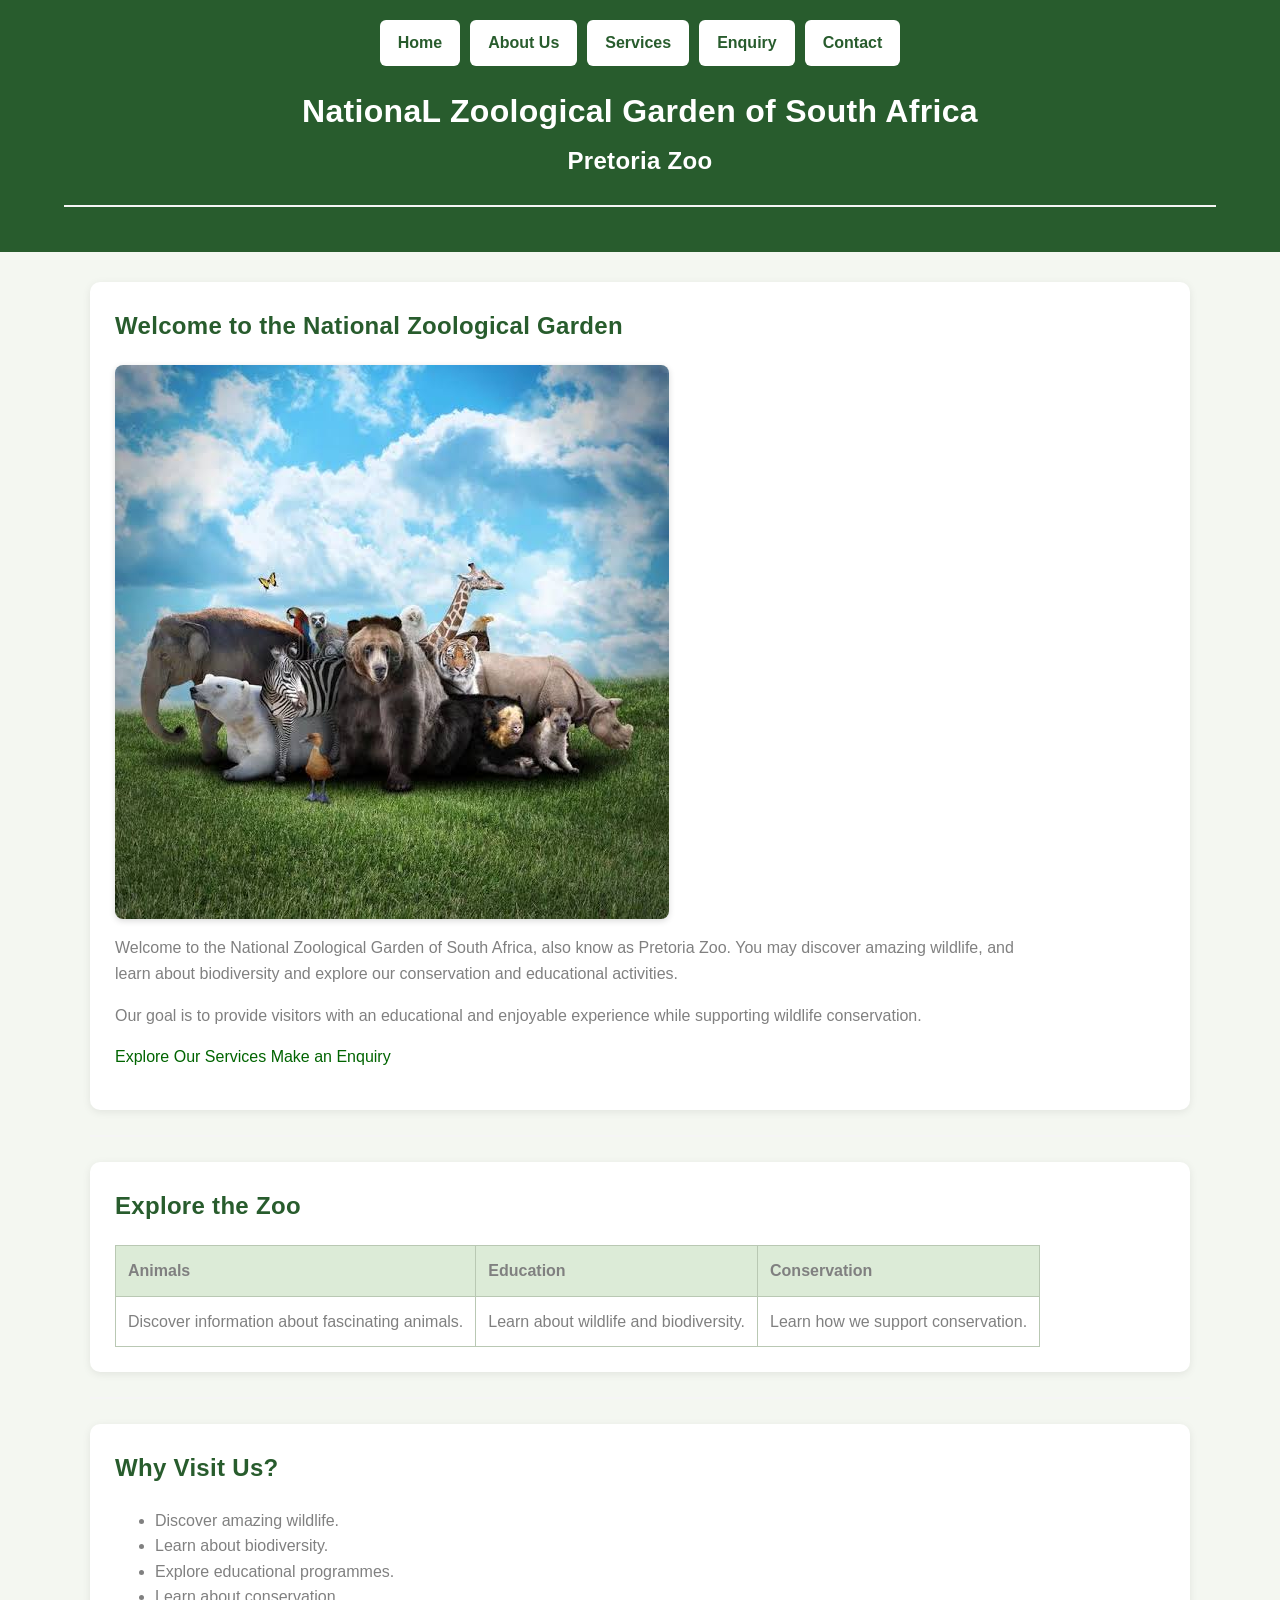
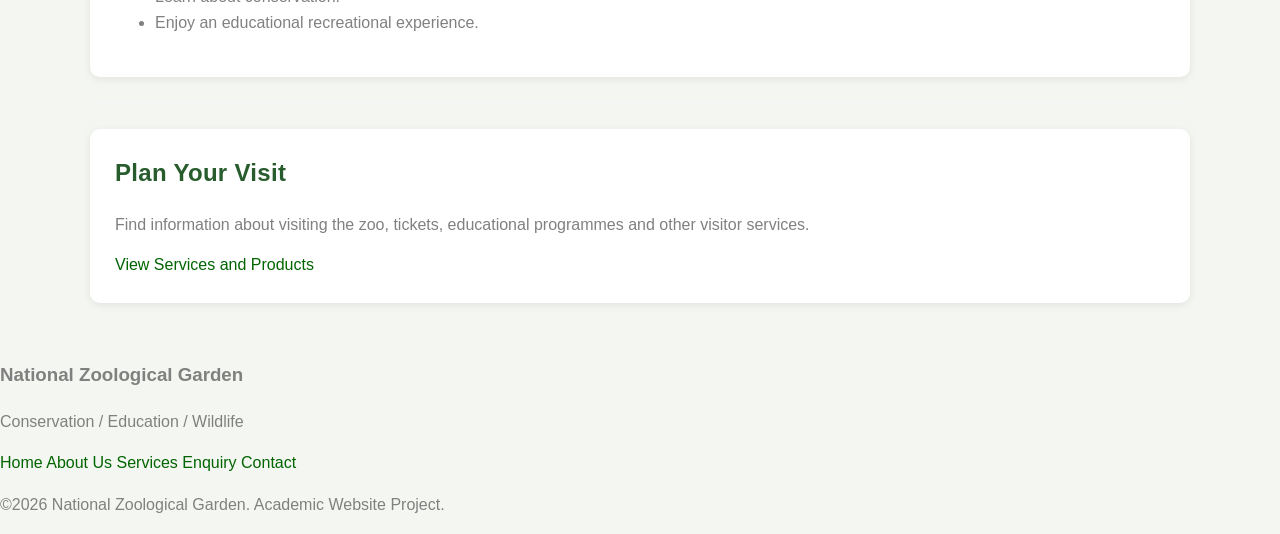
==== index.html @ c392fc26 "Rename Index.html to index.html" ====
<!DOCTYPE html>
<html lang="en">
    <head>
        <meta charset="UTF-8">
        <meta name="viewport" content="width=device-width, initial-scale=1.0">
        <title>National Zoological Garden - Home</title>
        <link rel="stylesheet" href="css/style.css">
    </head>
    <body id="index-page" class="site-page">
        <header class="site-header">
            <nav class="main-nav">
                <a href="index.html">Home</a>
                <a href="about.html">About Us</a>
                <a href="services.html">Services</a>
                <a href="enquiry.html">Enquiry</a>
                <a href="contact.html">Contact</a>
            </nav>
                <h1 class="page-title">NationaL Zoological Garden of South Africa</h1>
                <h2 class="section-title">Pretoria Zoo</h2>
        <hr>
        </header>
        <main class="site-main">
            <section class="content-section">
                <h2 class="section-title">Welcome to the National Zoological Garden</h2>
                <img class="content-image" src="images/zoo.jpg"
                    alt="National Zoological Garden">
                <p>
                    Welcome to the National Zoological Garden of South Africa, 
                    also know as Pretoria Zoo. You may discover amazing wildlife, 
                    and learn about biodiversity and explore our conservation and 
                    educational activities.
                </p>
                <p>
                    Our goal is to provide visitors with an educational and 
                    enjoyable experience while supporting wildlife conservation.
                </p>
                <p>
                    <a href="services.html">Explore Our Services</a>
                    <a href="enquiry.html">Make an Enquiry</a>
                </p>
            </section>
            <hr>
            <section class="content-section">
                <h2 class="section-title">Explore the Zoo</h2>
                <table class="data-table">
                    <tr>
                        <th>Animals</th>
                        <th>Education</th>
                        <th>Conservation</th>
                    </tr>
                    <tr>
                        <td>
                            Discover information about fascinating animals.
                        </td>
                        <td>
                            Learn about wildlife and biodiversity.
                        </td>
                        <td>
                            Learn how we support conservation.
                        </td>
                    </tr>
                </table>
            </section>
            <hr> 
            <section class="content-section">
                <h2 class="section-title">Why Visit Us?</h2>
                <ul>
                    <li>Discover amazing wildlife.</li>
                    <li>Learn about biodiversity.</li>
                    <li>Explore educational programmes.</li>
                    <li>Learn about conservation.</li>
                    <li>Enjoy an educational recreational experience.</li>
                </ul>
            </section>
            <hr>
            <section class="content-section">
                <h2 class="section-title">Plan Your Visit</h2>
                <p>
                    Find information about visiting the zoo, tickets,
                    educational programmes and other visitor services.
                </p>
                <a href="services.html">View Services and Products</a>
            </section>
        </main>
        <hr>
        <footer>
            <h3>National Zoological Garden</h3>
            <p>
                Conservation / Education / Wildlife
            </p>
            <p>
                <a href="index.html">Home</a>
                <a href="about.html">About Us</a>
                <a href="services.html">Services</a>
                <a href="enquiry.html">Enquiry</a>
                <a href="contact.html">Contact</a>
            </p>
            <p>
                &copy;2026 National Zoological Garden.
                Academic Website Project.
            </p>
        </footer>
    </body>
</html>
---- css/style.css ----
body {margin: 0;
    padding: 0;
    min-height: 100vh;
    font-family: Arial, Helvetica, sans-serif;
    background-size: cover;
    background-position: center;
    background-repeat: no-repeat;
    background-attachment: fixed;
    animation: movingBackground 10s infinite;}
@keyframes movingBackground {
    0% {background-image: url("../images/zoo.jpg");
        background-position: center;}
    14% {background-image: url("../images/zoo.jpg");
        background-position: left center;}
    15% {background-image: url("../images/lion.jpg");
        background-position: center;}
    29% {background-image: url("../images/lion.jpg");
        background-position: right center;}
    30% {background-image: url("../images/elephant.jpg");
        background-position: center;}
    44% {background-image: url("../images/elephant.jpg");
        background-position: left center;}
    45% {background-image: url("../images/giraffe.jpg");
        background-position: center;}
    59% {background-image: url("../images/giraffe.jpg");
        background-position: right center;}
    60% {background-image: url("../images/rhino.jpg");
        background-position: center;}
    74% {background-image: url("../images/rhino.jpg");
        background-position: left center;}
    75% {background-image: url("../images/zebra.jpg");
        background-position: center;}
    89% {background-image: url("../images/zebra.jpg");
        background-position: right center;}
    90% {background-image: url("../images/education.jpg");
        background-position: center;}
    100% {background-image: url("../images/education.jpg");
        background-position: left center;}}
/* ---------- TAG SELECTORS ---------- */
* {box-sizing: border-box;}
html {scroll-behavior: smooth;}
body {margin: 0;
    padding: 0;
    font-family: Arial, Helvetica, sans-serif;
    line-height: 1.6;
    background: white;
    color: gray;}
h1,h2,h3 {margin-top: 0;}
p {max-width: 900px;}
a {color: darkgreen;
    text-decoration: none;}
a:hover {text-decoration: underline;}
img {max-width: 100%;
    height: auto;}
hr {border: 0;
    border-top: 2px solid whitesmoke;
    margin: 25px 0;}
table {width: 100;
        border-collapse: collapse;}
th,td {padding: 12px;
        border: 1px solid #b9c8b3;
        text-align: left;}
th {background: #dcebd7;}
input,select,textarea,button {font: inherit;}

/* ---------- ID SELECTORS ---------- */
#index-page {background: #f4f7f1;}
#about-page {background: #f2f7f0;}
#services-page {background: #f5f8f3;}
#enquiry-page {background: #f3f7f1;}
#contact-page {background: #f4f7f2;}

/* ---------- CLASS SELECTORS ---------- */
.site-header {background: #285c2d;
            color: white;
            padding: 20px 5%;
            text-align: center;}
.main-nav {display: flex;
        flex-wrap: wrap;
        justify-content: center;
        gap: 10px;
        margin-bottom: 20px;}
.main-nav a {display: inline-block;
        padding: 10px 18px;
        background: #ffff;
        color: #285c2d;
        border-radius: 6px;
        font-weight: bold;}
.main-nav a:hover {background: #dcebd7;
                text-decoration: none;}
.site-main {width: min(1100px, 92%);
            margin: 30px auto;}
.content-section {background: #ffff;
                padding: 25px;
                margin-bottom: 25px;
                border-radius: 10px;
                box-shadow: 0 2px 8px rgba(0, 0, 0, 0.08);}
.page-title {margin-bottom: 5px;
            font-size: 2rem;}
.section-title {color: #285c2d;}
.content-image {display: block;
                width: auto;
                max-width: 100%;
                margin: 15px 0;
                border-radius: 8px;}
.data-table {margin-top: 15px;
            overflow: hidden;}
.enquiry-form {max-width: 800px;}
.enquiry-form fieldset {margin-bottom: 20px;
                        padding: 20px;
                        border: 1px solid #b9c8b3;
                        border-radius: 8px;}
.enquiry-form legend {padding: 0 8px;
                    font-weight: bold;
                    color: #285c2d;}
.enquiry-form input,.enquiry-form select,.enquiry-form textarea {width: 100%;
                                                                padding: 10px;
                                                                margin: 5px 0 15px;
                                                                border: 1px solid #9eae98;
                                                                border-radius: 5px;}
.enquiry-form textarea {min-height: 120px;
                        resize: vertical;}
.enquiry-form button,.enquiry-form input[type="submit"] {width: auto;
                                                        padding: 10px 20px;
                                                        border: 0;
                                                        border-radius: 6px;
                                                        background: #285c2d;
                                                        color: white;
                                                        cursor: pointer;}
.enquiry-form button:hover,.enquiry-form input[type="submit"]:hover {background: #1d4522;}

/* ---------- COMPOUND SELECTORS ---------- */
.site-header h1.page-title {color: white;}
.site-header h2.section-title {color: white;}
.content-section p {margin-bottom: 15px;}
.content-section img.content-image {box-shadow: 0 2px 6px rgba(0, 0, 0, 0.15);}
.data-table th,.data-table td {vertical-align: top;}
.main-nav a[href="index.html"] {font-weight: bold;}
.enquiry-form input[type="text"]
.enquiry-form input[type="email"] {background: white;}

/* ---------- GROUPING SELECTORS ---------- */
.page-title,.section-title {letter-spacing: 0.3px;}
.main-nav a,.enquiry-form button,.enquiry-form input[type="submit"] {transition: background 0.2s ease, transform 0.2s ease;}
.main-nav a:hover,.enquiry-form button:hover,.enquiry-form input[type="submit"]:hover {transform: translate(-1px);}
@media (max-width: 700px) {.site-header {padding: 15px 4%;}
.main-nav {flex-direction: column;
        align-items: stretch;}
.main-nav a {text-align: center;}
.site-main {width: 94%;
        margin: 20px auto;}
.content-section {padding: 18px;}
.page-title {font-size: 1.6rem;}
.data-table {display: block;
        overflow-x: auto;}}
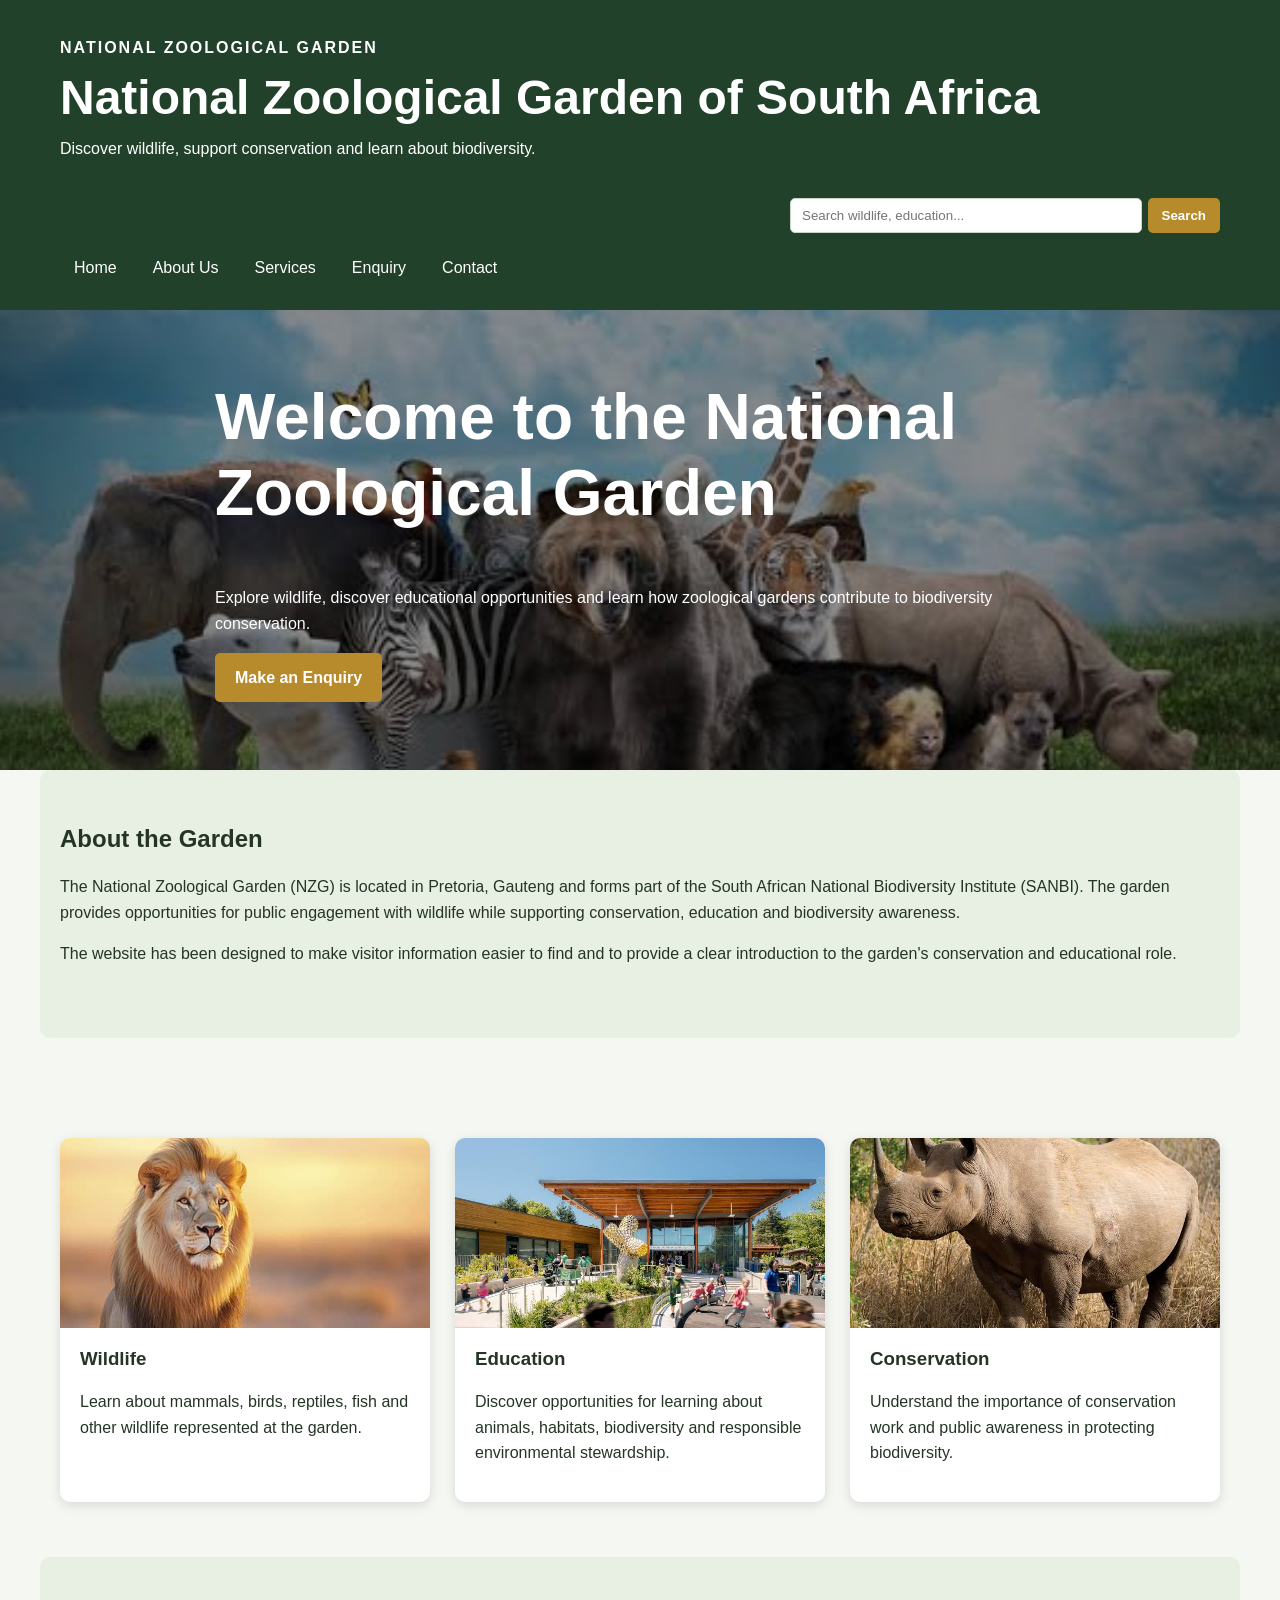
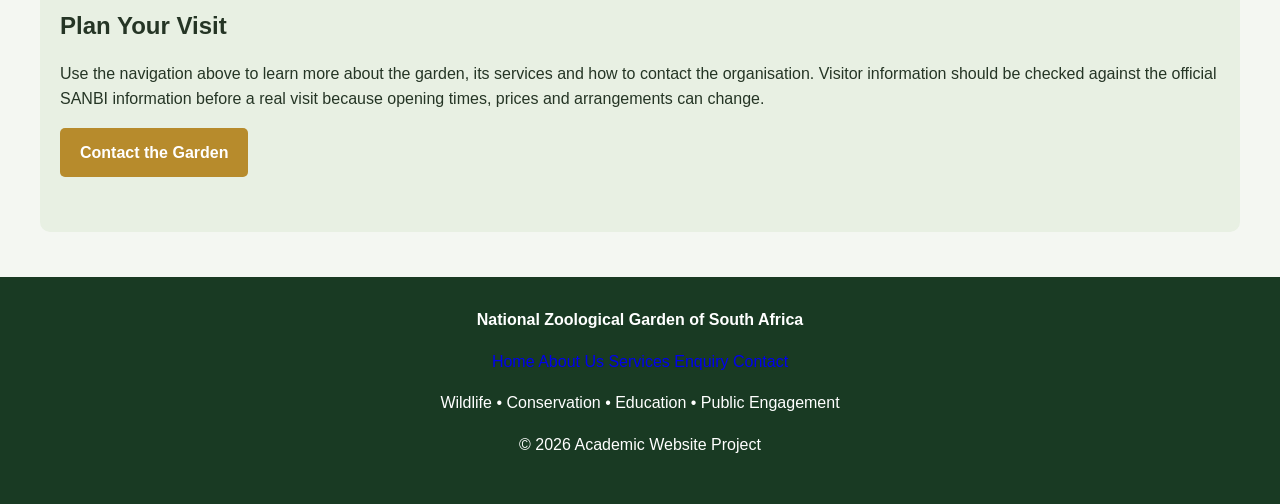
==== commit 82421c2d: "initial commit" ====
--- a/index.html
+++ b/index.html
@@ -1,104 +1,98 @@
-<!DOCTYPE html>
-<html lang="en">
+    <!DOCTYPE html>
+    <html lang="en">
     <head>
         <meta charset="UTF-8">
         <meta name="viewport" content="width=device-width, initial-scale=1.0">
-        <title>National Zoological Garden - Home</title>
+        <title>National Zoological Garden of South Africa | Wildlife and Conservation</title>
+        <meta name="description" content="Explore wildlife, biodiversity, conservation and education at the National Zoological Garden in Pretoria.">
+        <meta name="robots" content="index, follow">
+        <meta name="theme-color" content="#193a23">
+    <script src="js/site.js" defer></script>
         <link rel="stylesheet" href="css/style.css">
     </head>
-    <body id="index-page" class="site-page">
+    <body>
+    <a class="skip-link" href="#main-content">Skip to main content</a>
+        <!-- Header contains the site identity and main navigation. -->
         <header class="site-header">
-            <nav class="main-nav">
-                <a href="index.html">Home</a>
-                <a href="about.html">About Us</a>
-                <a href="services.html">Services</a>
-                <a href="enquiry.html">Enquiry</a>
-                <a href="contact.html">Contact</a>
+            <div class="header-content">
+                <p class="site-label">NATIONAL ZOOLOGICAL GARDEN</p>
+                <h1>National Zoological Garden of South Africa</h1>
+                <p class="tagline">Discover wildlife, support conservation and learn about biodiversity.</p>
+            </div>
+        
+            <div class="nav-tools">
+            <button class="menu-toggle" type="button" aria-label="Open navigation menu" aria-controls="main-navigation" aria-expanded="false"><span></span><span></span><span></span></button>
+            <form class="site-search" role="search" aria-label="Search this website"><label class="visually-hidden" for="site-search-input">Search this website</label><input id="site-search-input" type="search" placeholder="Search wildlife, education..." autocomplete="off"><button type="submit">Search</button></form>
+            </div>
+            <nav class="navigation" id="main-navigation" aria-label="Main navigation">
+            <a href="Index.html">Home</a>
+            <a href="About.html">About Us</a>
+            <a href="Services.html">Services</a>
+            <a href="Enquiry.html">Enquiry</a>
+            <a href="Contact.html">Contact</a>
             </nav>
-                <h1 class="page-title">NationaL Zoological Garden of South Africa</h1>
-                <h2 class="section-title">Pretoria Zoo</h2>
-        <hr>
+            <p id="search-status" class="search-status" role="status" aria-live="polite"></p>
+
         </header>
-        <main class="site-main">
-            <section class="content-section">
-                <h2 class="section-title">Welcome to the National Zoological Garden</h2>
-                <img class="content-image" src="images/zoo.jpg"
-                    alt="National Zoological Garden">
-                <p>
-                    Welcome to the National Zoological Garden of South Africa, 
-                    also know as Pretoria Zoo. You may discover amazing wildlife, 
-                    and learn about biodiversity and explore our conservation and 
-                    educational activities.
-                </p>
-                <p>
-                    Our goal is to provide visitors with an educational and 
-                    enjoyable experience while supporting wildlife conservation.
-                </p>
-                <p>
-                    <a href="services.html">Explore Our Services</a>
-                    <a href="enquiry.html">Make an Enquiry</a>
-                </p>
-            </section>
-            <hr>
-            <section class="content-section">
-                <h2 class="section-title">Explore the Zoo</h2>
-                <table class="data-table">
-                    <tr>
-                        <th>Animals</th>
-                        <th>Education</th>
-                        <th>Conservation</th>
-                    </tr>
-                    <tr>
-                        <td>
-                            Discover information about fascinating animals.
-                        </td>
-                        <td>
-                            Learn about wildlife and biodiversity.
-                        </td>
-                        <td>
-                            Learn how we support conservation.
-                        </td>
-                    </tr>
-                </table>
-            </section>
-            <hr> 
-            <section class="content-section">
-                <h2 class="section-title">Why Visit Us?</h2>
-                <ul>
-                    <li>Discover amazing wildlife.</li>
-                    <li>Learn about biodiversity.</li>
-                    <li>Explore educational programmes.</li>
-                    <li>Learn about conservation.</li>
-                    <li>Enjoy an educational recreational experience.</li>
-                </ul>
-            </section>
-            <hr>
-            <section class="content-section">
-                <h2 class="section-title">Plan Your Visit</h2>
-                <p>
-                    Find information about visiting the zoo, tickets,
-                    educational programmes and other visitor services.
-                </p>
-                <a href="services.html">View Services and Products</a>
-            </section>
-        </main>
-        <hr>
-        <footer>
-            <h3>National Zoological Garden</h3>
-            <p>
-                Conservation / Education / Wildlife
-            </p>
-            <p>
-                <a href="index.html">Home</a>
-                <a href="about.html">About Us</a>
-                <a href="services.html">Services</a>
-                <a href="enquiry.html">Enquiry</a>
-                <a href="contact.html">Contact</a>
-            </p>
-            <p>
-                &copy;2026 National Zoological Garden.
-                Academic Website Project.
-            </p>
-        </footer>
+
+    <main id="main-content">
+        <!-- Hero section introduces the purpose of the website. -->
+        <section id="hero" class="hero-section">
+            <div class="hero-overlay">
+                <h2>Welcome to the National Zoological Garden</h2>
+                <p>Explore wildlife, discover educational opportunities and learn how zoological gardens contribute to biodiversity conservation.</p>
+                <a class="button" href="Enquiry.html">Make an Enquiry</a>
+            </div>
+        </section>
+
+        <section data-searchable class="content-section highlight">
+            <h2>About the Garden</h2>
+            <p>The National Zoological Garden (NZG) is located in Pretoria, Gauteng and forms part of the South African National Biodiversity Institute (SANBI). The garden provides opportunities for public engagement with wildlife while supporting conservation, education and biodiversity awareness.</p>
+            <p>The website has been designed to make visitor information easier to find and to provide a clear introduction to the garden's conservation and educational role.</p>
+        </section>
+
+        <section data-searchable class="card-grid content-section">
+            <article data-searchable class="info-card">
+                <img src="images/lion.jpg" alt="Lion at the National Zoological Garden">
+                <h3>Wildlife</h3>
+                <p>Learn about mammals, birds, reptiles, fish and other wildlife represented at the garden.</p>
+            </article>
+            <article data-searchable class="info-card">
+                <img src="images/education.jpg" alt="Wildlife education">
+                <h3>Education</h3>
+                <p>Discover opportunities for learning about animals, habitats, biodiversity and responsible environmental stewardship.</p>
+            </article>
+            <article data-searchable class="info-card">
+                <img src="images/rhino.jpg" alt="Rhinoceros">
+                <h3>Conservation</h3>
+                <p>Understand the importance of conservation work and public awareness in protecting biodiversity.</p>
+            </article>
+        </section>
+
+        <section data-searchable class="content-section highlight">
+                <h2>Plan Your Visit</h2>
+                <p>Use the navigation above to learn more about the garden, its services and how to contact the organisation. Visitor information should be checked against the official SANBI information before a real visit because opening times, prices and arrangements can change.</p>
+                <a class="button" href="Contact.html">Contact the Garden</a>
+        </section>
+    </main>
+        
+    <footer class="site-footer">
+        <p><strong>National Zoological Garden of South Africa</strong></p>
+        <p>
+            <a href="index.html">Home</a>
+            <a href="about.html">About Us</a>
+            <a href="services.html">Services</a>
+            <a href="enquiry.html">Enquiry</a>
+            <a href="contact.html">Contact</a>
+        </p>
+        <p>Wildlife • Conservation • Education • Public Engagement</p>
+        <p>&copy; 2026 Academic Website Project</p>
+    </footer>
+
+    <dialog class="lightbox" id="image-lightbox" aria-label="Enlarged image">
+        <button type="button" class="lightbox-close" aria-label="Close enlarged image">×</button>
+        <img src="" alt="">
+        <p class="lightbox-caption"></p>
+    </dialog>
     </body>
-</html>
+    </html>
--- a/css/style.css
+++ b/css/style.css
@@ -1,3 +1,7 @@
+/* =========================================================
+   NATIONAL ZOOLOGICAL GARDEN
+   ========================================================= */
+/* Backgroung image */
 body {margin: 0;
     padding: 0;
     min-height: 100vh;
@@ -6,7 +10,7 @@
     background-position: center;
     background-repeat: no-repeat;
     background-attachment: fixed;
-    animation: movingBackground 10s infinite;}
+    animation: movingBackground 40s infinite;}
 @keyframes movingBackground {
     0% {background-image: url("../images/zoo.jpg");
         background-position: center;}
@@ -36,120 +40,253 @@
         background-position: center;}
     100% {background-image: url("../images/education.jpg");
         background-position: left center;}}
-/* ---------- TAG SELECTORS ---------- */
-* {box-sizing: border-box;}
-html {scroll-behavior: smooth;}
-body {margin: 0;
-    padding: 0;
+/* Tag selectors */
+* { box-sizing: border-box; }
+body {
+    margin: 0;
     font-family: Arial, Helvetica, sans-serif;
     line-height: 1.6;
+    background: #f4f7f2;
+    color: #253525;
+}
+h1, h2, h3 { line-height: 1.2; }
+img { max-width: 100%; height: auto; display: block; }
+a { text-decoration: none; }
+
+/* Grouping selector */
+h1, h2, h3, p { margin-top: 0; }
+
+/* Class selector */
+.site-header {
+    background: rgba(25, 58, 35, 0.96);
+    color: white;
+}
+.header-content {
+    max-width: 1200px;
+    margin: auto;
+    padding: 35px 20px 20px;
+}
+.site-label {
+    font-weight: bold;
+    letter-spacing: 2px;
+    margin-bottom: 8px;
+}
+.tagline { max-width: 750px; }
+
+/* Compound selector */
+.site-header h1 {
+    margin-bottom: 10px;
+    font-size: clamp(1.8rem, 4vw, 3rem);
+}
+
+/* Navigation */
+.navigation {
+    max-width: 1200px;
+    margin: auto;
+    display: flex;
+    flex-wrap: wrap;
+    gap: 8px;
+    padding: 0 20px 20px;
+}
+.navigation a {
+    color: white;
+    padding: 10px 14px;
+    border-radius: 5px;
+}
+.navigation a:hover,
+.navigation a:focus {
+    background: #d8b45a;
+    color: #18271b;
+}
+
+/* ID selector */
+#hero {
+    min-height: 460px;
+    display: flex;
+    align-items: center;
+    background:
+        linear-gradient(rgba(0,0,0,.45), rgba(0,0,0,.45)),
+        url("../images/zoo.jpg") center/cover no-repeat;
+}
+.hero-overlay {
+    width: min(900px, 92%);
+    margin: auto;
+    color: white;
+    padding: 60px 25px;
+}
+.hero-overlay h2 {
+    font-size: clamp(2rem, 5vw, 4rem);
+}
+
+/* Content layout */
+.content-section,
+.page-banner {
+    max-width: 1200px;
+    margin: auto;
+    padding: 55px 20px;
+}
+.page-banner {
+    max-width: none;
+    background: #dfe9d9;
+}
+.page-banner h2 { max-width: 1200px; margin: 0 auto 10px; }
+.page-banner p { max-width: 1200px; margin: auto; }
+
+.card-grid {
+    display: grid;
+    grid-template-columns: repeat(3, 1fr);
+    gap: 25px;
+}
+.info-card {
     background: white;
-    color: gray;}
-h1,h2,h3 {margin-top: 0;}
-p {max-width: 900px;}
-a {color: darkgreen;
-    text-decoration: none;}
-a:hover {text-decoration: underline;}
-img {max-width: 100%;
-    height: auto;}
-hr {border: 0;
-    border-top: 2px solid whitesmoke;
-    margin: 25px 0;}
-table {width: 100;
-        border-collapse: collapse;}
-th,td {padding: 12px;
-        border: 1px solid #b9c8b3;
-        text-align: left;}
-th {background: #dcebd7;}
-input,select,textarea,button {font: inherit;}
-
-/* ---------- ID SELECTORS ---------- */
-#index-page {background: #f4f7f1;}
-#about-page {background: #f2f7f0;}
-#services-page {background: #f5f8f3;}
-#enquiry-page {background: #f3f7f1;}
-#contact-page {background: #f4f7f2;}
-
-/* ---------- CLASS SELECTORS ---------- */
-.site-header {background: #285c2d;
-            color: white;
-            padding: 20px 5%;
-            text-align: center;}
-.main-nav {display: flex;
-        flex-wrap: wrap;
-        justify-content: center;
-        gap: 10px;
-        margin-bottom: 20px;}
-.main-nav a {display: inline-block;
-        padding: 10px 18px;
-        background: #ffff;
-        color: #285c2d;
-        border-radius: 6px;
-        font-weight: bold;}
-.main-nav a:hover {background: #dcebd7;
-                text-decoration: none;}
-.site-main {width: min(1100px, 92%);
-            margin: 30px auto;}
-.content-section {background: #ffff;
-                padding: 25px;
-                margin-bottom: 25px;
-                border-radius: 10px;
-                box-shadow: 0 2px 8px rgba(0, 0, 0, 0.08);}
-.page-title {margin-bottom: 5px;
-            font-size: 2rem;}
-.section-title {color: #285c2d;}
-.content-image {display: block;
-                width: auto;
-                max-width: 100%;
-                margin: 15px 0;
-                border-radius: 8px;}
-.data-table {margin-top: 15px;
-            overflow: hidden;}
-.enquiry-form {max-width: 800px;}
-.enquiry-form fieldset {margin-bottom: 20px;
-                        padding: 20px;
-                        border: 1px solid #b9c8b3;
-                        border-radius: 8px;}
-.enquiry-form legend {padding: 0 8px;
-                    font-weight: bold;
-                    color: #285c2d;}
-.enquiry-form input,.enquiry-form select,.enquiry-form textarea {width: 100%;
-                                                                padding: 10px;
-                                                                margin: 5px 0 15px;
-                                                                border: 1px solid #9eae98;
-                                                                border-radius: 5px;}
-.enquiry-form textarea {min-height: 120px;
-                        resize: vertical;}
-.enquiry-form button,.enquiry-form input[type="submit"] {width: auto;
-                                                        padding: 10px 20px;
-                                                        border: 0;
-                                                        border-radius: 6px;
-                                                        background: #285c2d;
-                                                        color: white;
-                                                        cursor: pointer;}
-.enquiry-form button:hover,.enquiry-form input[type="submit"]:hover {background: #1d4522;}
-
-/* ---------- COMPOUND SELECTORS ---------- */
-.site-header h1.page-title {color: white;}
-.site-header h2.section-title {color: white;}
-.content-section p {margin-bottom: 15px;}
-.content-section img.content-image {box-shadow: 0 2px 6px rgba(0, 0, 0, 0.15);}
-.data-table th,.data-table td {vertical-align: top;}
-.main-nav a[href="index.html"] {font-weight: bold;}
-.enquiry-form input[type="text"]
-.enquiry-form input[type="email"] {background: white;}
-
-/* ---------- GROUPING SELECTORS ---------- */
-.page-title,.section-title {letter-spacing: 0.3px;}
-.main-nav a,.enquiry-form button,.enquiry-form input[type="submit"] {transition: background 0.2s ease, transform 0.2s ease;}
-.main-nav a:hover,.enquiry-form button:hover,.enquiry-form input[type="submit"]:hover {transform: translate(-1px);}
-@media (max-width: 700px) {.site-header {padding: 15px 4%;}
-.main-nav {flex-direction: column;
-        align-items: stretch;}
-.main-nav a {text-align: center;}
-.site-main {width: 94%;
-        margin: 20px auto;}
-.content-section {padding: 18px;}
-.page-title {font-size: 1.6rem;}
-.data-table {display: block;
-        overflow-x: auto;}}+    border-radius: 10px;
+    overflow: hidden;
+    box-shadow: 0 3px 12px rgba(0,0,0,.12);
+    padding-bottom: 20px;
+}
+.info-card img {
+    width: 100%;
+    height: 190px;
+    object-fit: cover;
+}
+.info-card h3,
+.info-card p { padding: 0 20px; }
+.info-card h3 { margin-top: 20px; }
+
+.two-column {
+    display: grid;
+    grid-template-columns: 1fr 1fr;
+    gap: 35px;
+    align-items: center;
+}
+.two-column img {
+    width: 100%;
+    border-radius: 10px;
+}
+
+.highlight {
+    background: #e8f0e3;
+    border-radius: 10px;
+    margin-bottom: 45px;
+}
+
+/* Compound and grouping selectors */
+.button,
+input[type="submit"],
+input[type="reset"] {
+    display: inline-block;
+    border: 0;
+    background: #b78b2c;
+    color: white;
+    padding: 12px 20px;
+    border-radius: 5px;
+    cursor: pointer;
+    font-weight: bold;
+}
+.button:hover,
+input[type="submit"]:hover,
+input[type="reset"]:hover {
+    background: #8e691e;
+}
+.button.secondary { background: #607060; }
+
+.data-table {
+    width: 100%;
+    border-collapse: collapse;
+    background: white;
+}
+.data-table th,
+.data-table td {
+    padding: 14px;
+    border: 1px solid #cbd5c7;
+    text-align: left;
+}
+.data-table th { background: #dfe9d9; }
+
+.form-section { max-width: 900px; }
+.contact-form fieldset {
+    margin-bottom: 25px;
+    padding: 25px;
+    border: 1px solid #cbd5c7;
+    border-radius: 8px;
+    background: white;
+}
+.contact-form legend {
+    font-weight: bold;
+    padding: 0 8px;
+}
+.contact-form label {
+    display: block;
+    margin: 12px 0 6px;
+    font-weight: bold;
+}
+.contact-form input:not([type="submit"]):not([type="reset"]),
+.contact-form select,
+.contact-form textarea {
+    width: 100%;
+    padding: 11px;
+    border: 1px solid #aeb9ad;
+    border-radius: 5px;
+    font: inherit;
+}
+.contact-form textarea { resize: vertical; }
+.form-actions {
+    display: flex;
+    gap: 10px;
+    flex-wrap: wrap;
+}
+
+.site-footer {
+    background: #193a23;
+    color: white;
+    text-align: center;
+    padding: 30px 20px;
+}
+
+/* Responsive design */
+@media only screen and (max-width: 960px) {
+    .card-grid { grid-template-columns: repeat(2, 1fr); }
+    .two-column { grid-template-columns: 1fr; }
+}
+
+@media only screen and (max-width: 600px) {
+    .navigation { flex-direction: column; }
+    .navigation a { text-align: center; }
+    .card-grid { grid-template-columns: 1fr; }
+    .content-section,
+    .page-banner { padding: 35px 15px; }
+    #hero { min-height: 380px; }
+}
+
+
+/* Part 3: responsive search, accessible hamburger, search feedback and image lightbox */
+.nav-tools{max-width:1200px;margin:auto;padding:0 20px 12px;display:flex;align-items:center;gap:1rem}
+.site-search{display:flex;gap:6px;max-width:430px;width:100%;margin-left:auto}
+.site-search input{min-width:0;flex:1;padding:9px 11px;border:1px solid #cbd5c7;border-radius:5px}
+.site-search button{border:0;border-radius:5px;padding:9px 14px;background:#b78b2c;color:#fff;font-weight:bold;cursor:pointer}
+.search-status{max-width:1200px;margin:0 auto;padding:0 20px 10px;color:inherit}
+.search-status:empty{display:none}
+.search-hidden{display:none!important}
+.search-highlight{outline:3px solid #b78b2c;outline-offset:3px}
+.visually-hidden{position:absolute!important;width:1px;height:1px;padding:0;margin:-1px;overflow:hidden;clip:rect(0,0,0,0);white-space:nowrap;border:0}
+.skip-link{position:absolute;left:1rem;top:-5rem;background:white;padding:.7rem 1rem;z-index:1000}
+.skip-link:focus{top:1rem}
+.menu-toggle{display:none;width:44px;height:40px;padding:7px;border:1px solid #fff9;border-radius:5px;background:transparent;cursor:pointer}
+.menu-toggle span{display:block;height:3px;width:100%;margin:4px 0;border-radius:2px;background:white}
+.text-link{font-weight:bold}
+.form-feedback{font-weight:bold;margin:10px 0}
+.form-feedback.success{color:#176b35}.form-feedback.error{color:#a11b1b}
+.form-note{font-size:.9rem;color:#526052}
+.lightbox{border:0;border-radius:10px;padding:18px;max-width:min(90vw,1000px);max-height:90vh;box-shadow:0 0 0 100vmax #000b}
+.lightbox::backdrop{background:#000b}
+.lightbox img{max-height:75vh;max-width:100%;margin:auto;object-fit:contain}
+.lightbox-caption{text-align:center;margin:12px 0 0}
+.lightbox-close{display:block;margin:0 0 10px auto;font-size:1.6rem;border:0;background:#193a23;color:white;border-radius:5px;padding:0 12px;cursor:pointer}
+@media(max-width:600px){
+ .nav-tools{align-items:center}.menu-toggle{display:block;flex:0 0 44px}
+ .navigation{display:none;flex-direction:column}
+ .navigation.is-open{display:flex}
+ .navigation a{text-align:center}
+ .site-search{max-width:none}
+}
+@media(prefers-reduced-motion:reduce){html{scroll-behavior:auto}*,*::before,*::after{transition:none!important;animation:none!important}}
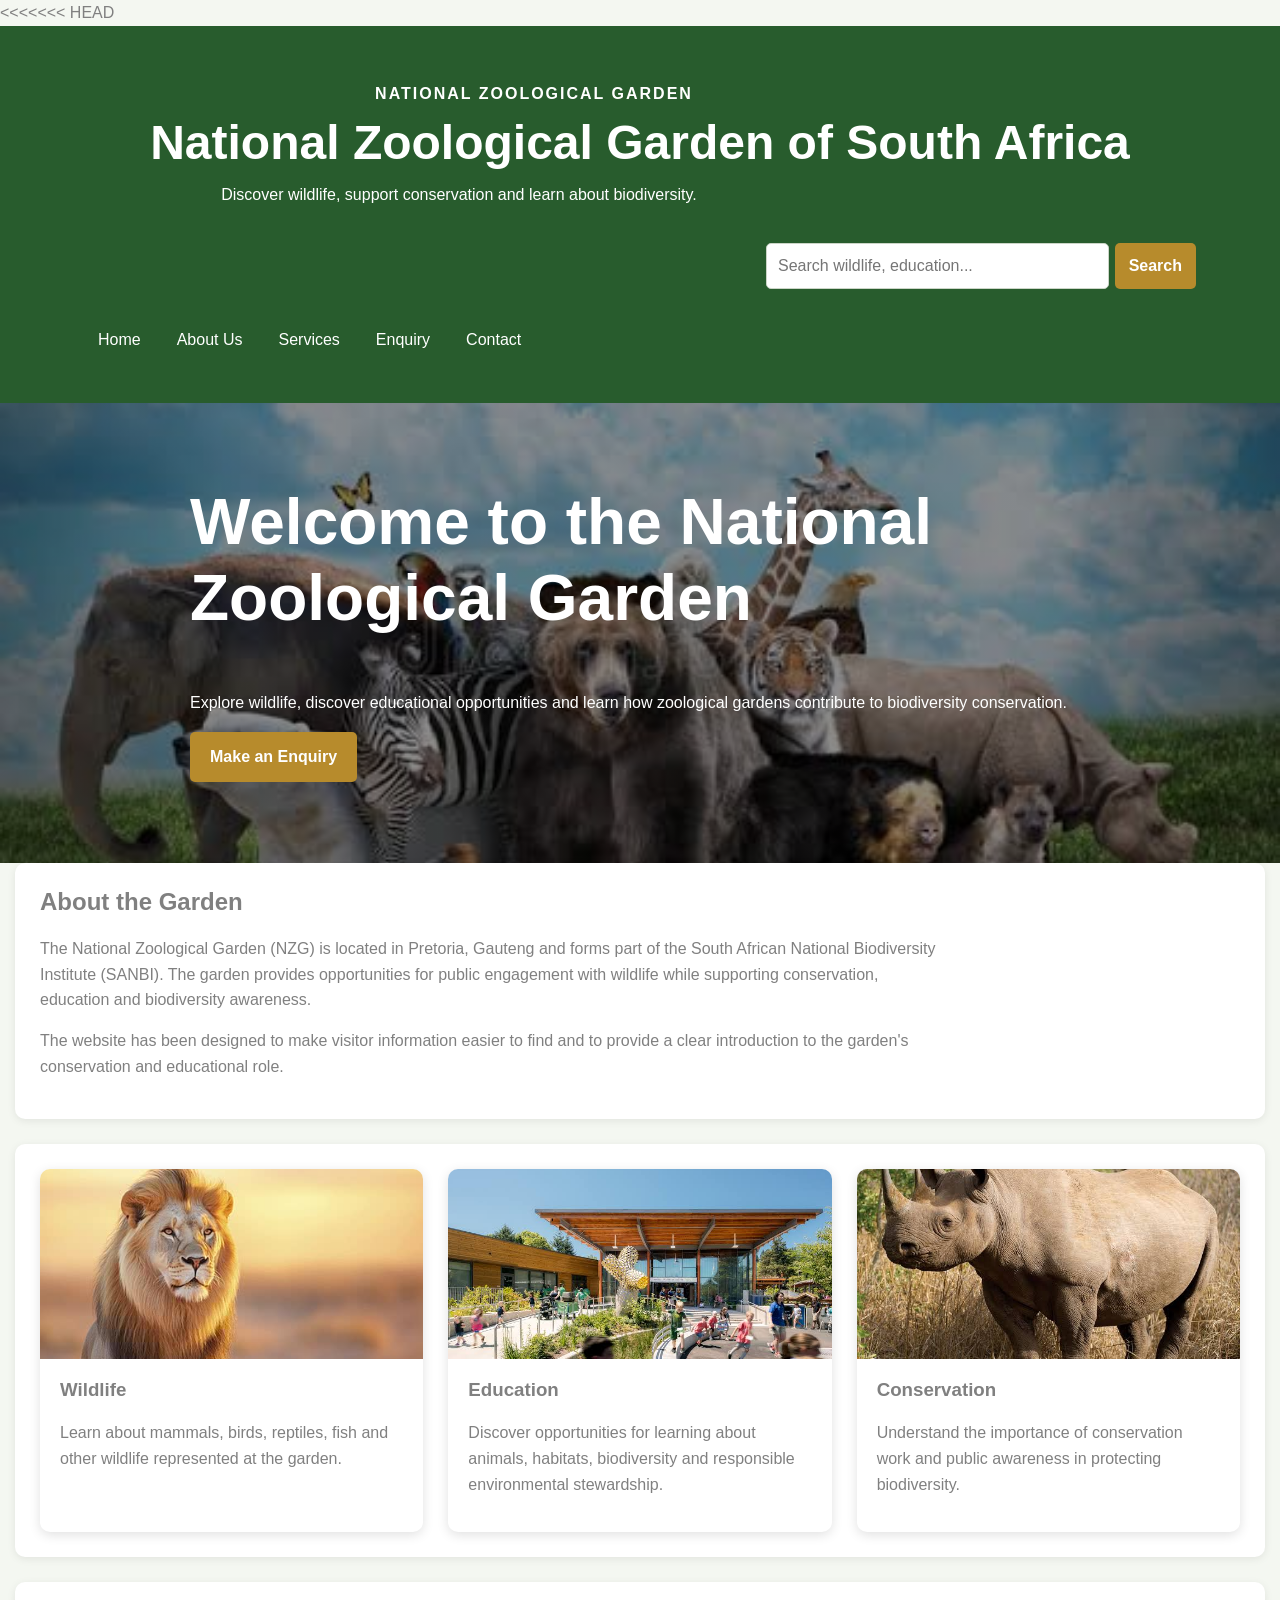
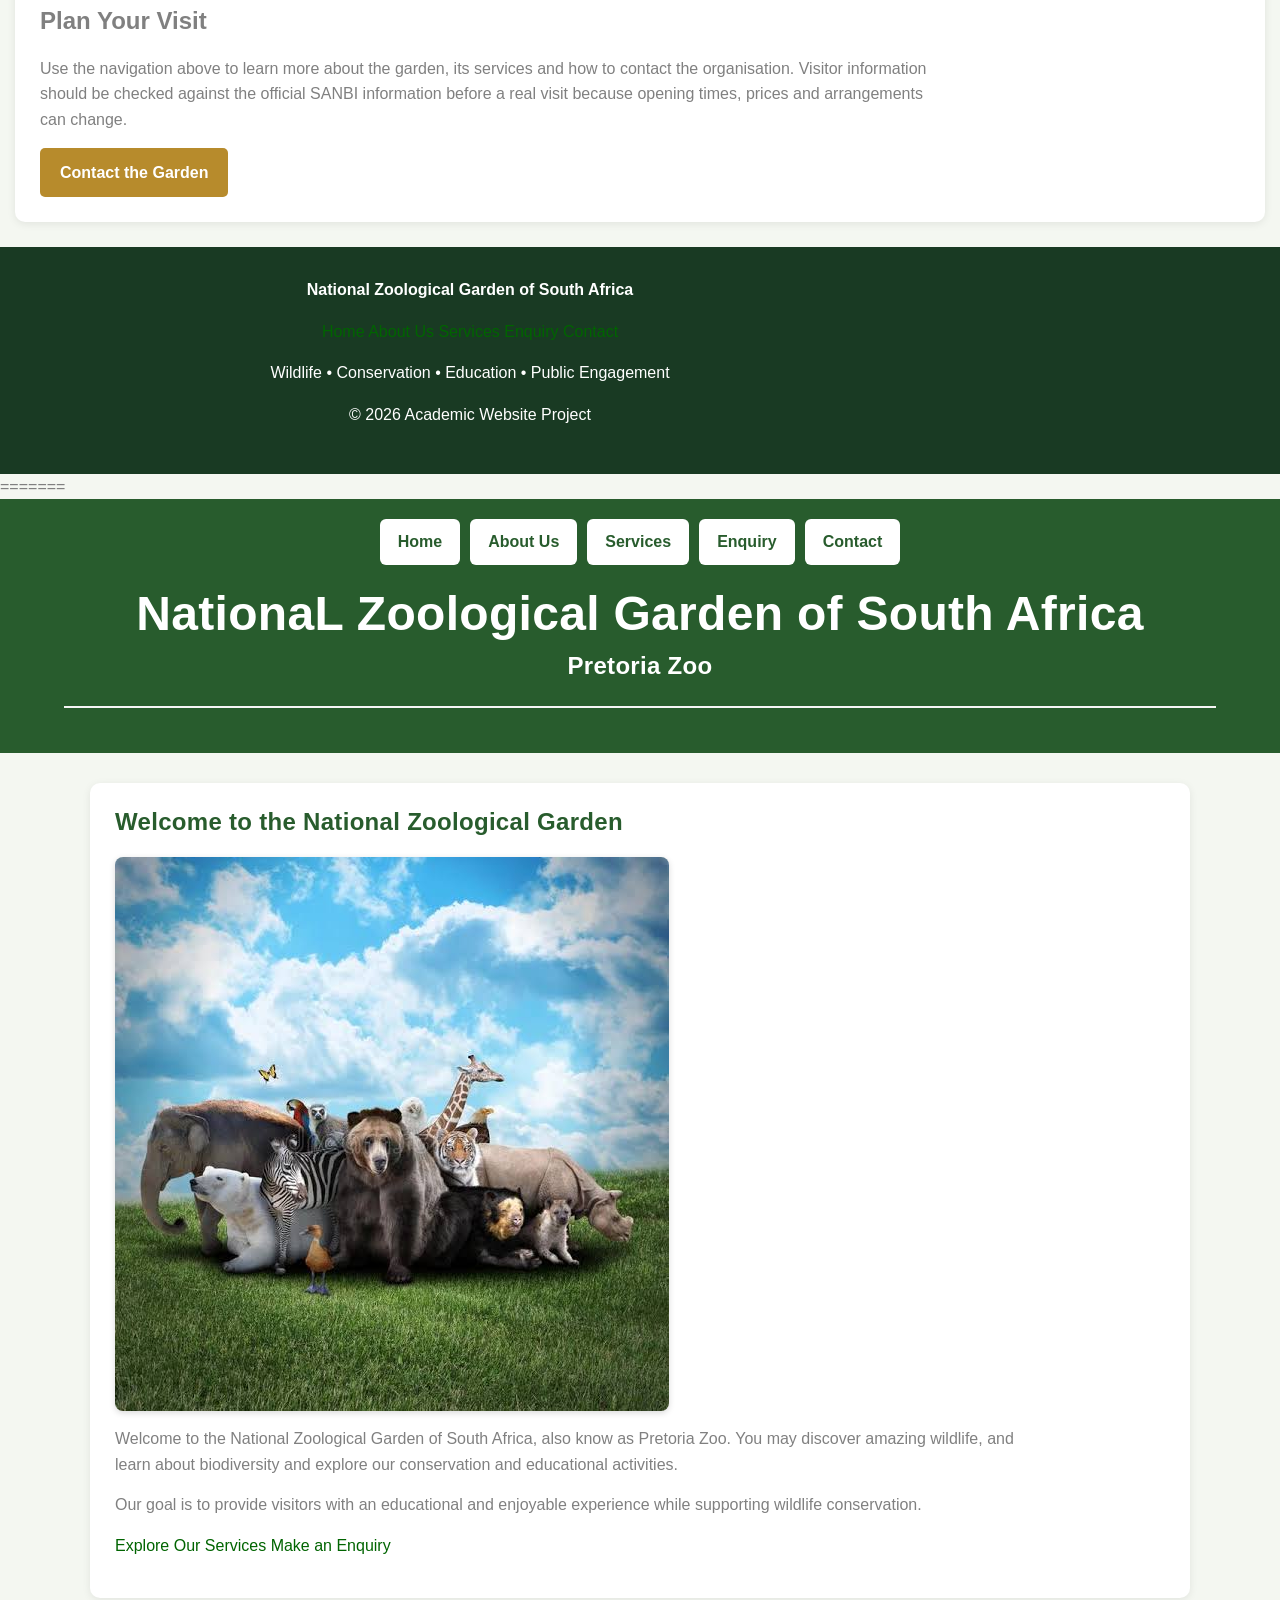
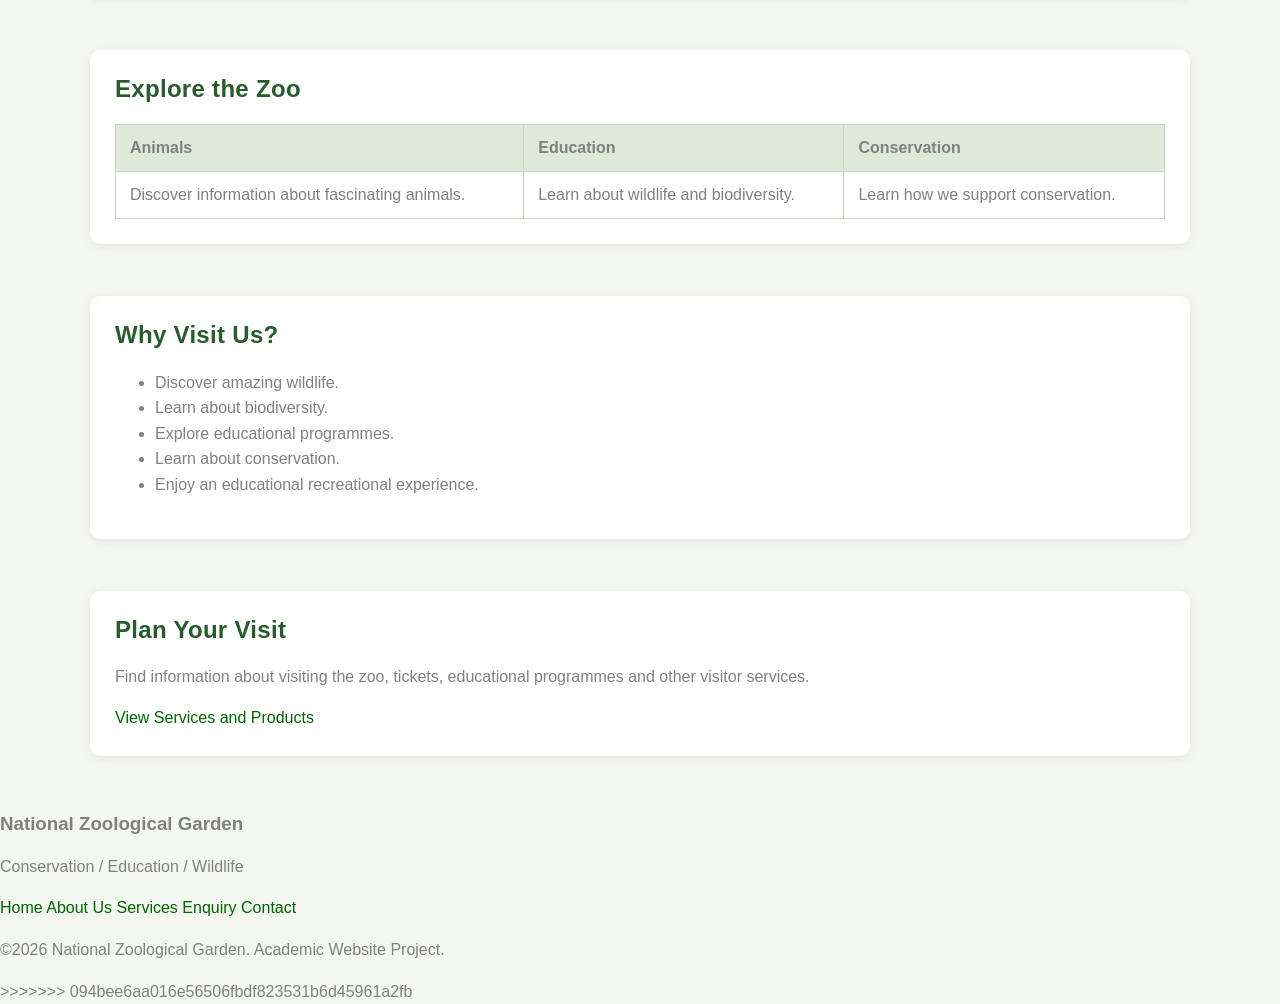
==== commit 04b8e51a: "Merge GitHub changes and update website" ====
--- a/index.html
+++ b/index.html
@@ -1,3 +1,4 @@
+<<<<<<< HEAD
     <!DOCTYPE html>
     <html lang="en">
     <head>
@@ -96,3 +97,109 @@
     </dialog>
     </body>
     </html>
+=======
+<!DOCTYPE html>
+<html lang="en">
+    <head>
+        <meta charset="UTF-8">
+        <meta name="viewport" content="width=device-width, initial-scale=1.0">
+        <title>National Zoological Garden - Home</title>
+        <link rel="stylesheet" href="css/style.css">
+    </head>
+    <body id="index-page" class="site-page">
+        <header class="site-header">
+            <nav class="main-nav">
+                <a href="index.html">Home</a>
+                <a href="about.html">About Us</a>
+                <a href="services.html">Services</a>
+                <a href="enquiry.html">Enquiry</a>
+                <a href="contact.html">Contact</a>
+            </nav>
+                <h1 class="page-title">NationaL Zoological Garden of South Africa</h1>
+                <h2 class="section-title">Pretoria Zoo</h2>
+        <hr>
+        </header>
+        <main class="site-main">
+            <section class="content-section">
+                <h2 class="section-title">Welcome to the National Zoological Garden</h2>
+                <img class="content-image" src="images/zoo.jpg"
+                    alt="National Zoological Garden">
+                <p>
+                    Welcome to the National Zoological Garden of South Africa, 
+                    also know as Pretoria Zoo. You may discover amazing wildlife, 
+                    and learn about biodiversity and explore our conservation and 
+                    educational activities.
+                </p>
+                <p>
+                    Our goal is to provide visitors with an educational and 
+                    enjoyable experience while supporting wildlife conservation.
+                </p>
+                <p>
+                    <a href="services.html">Explore Our Services</a>
+                    <a href="enquiry.html">Make an Enquiry</a>
+                </p>
+            </section>
+            <hr>
+            <section class="content-section">
+                <h2 class="section-title">Explore the Zoo</h2>
+                <table class="data-table">
+                    <tr>
+                        <th>Animals</th>
+                        <th>Education</th>
+                        <th>Conservation</th>
+                    </tr>
+                    <tr>
+                        <td>
+                            Discover information about fascinating animals.
+                        </td>
+                        <td>
+                            Learn about wildlife and biodiversity.
+                        </td>
+                        <td>
+                            Learn how we support conservation.
+                        </td>
+                    </tr>
+                </table>
+            </section>
+            <hr> 
+            <section class="content-section">
+                <h2 class="section-title">Why Visit Us?</h2>
+                <ul>
+                    <li>Discover amazing wildlife.</li>
+                    <li>Learn about biodiversity.</li>
+                    <li>Explore educational programmes.</li>
+                    <li>Learn about conservation.</li>
+                    <li>Enjoy an educational recreational experience.</li>
+                </ul>
+            </section>
+            <hr>
+            <section class="content-section">
+                <h2 class="section-title">Plan Your Visit</h2>
+                <p>
+                    Find information about visiting the zoo, tickets,
+                    educational programmes and other visitor services.
+                </p>
+                <a href="services.html">View Services and Products</a>
+            </section>
+        </main>
+        <hr>
+        <footer>
+            <h3>National Zoological Garden</h3>
+            <p>
+                Conservation / Education / Wildlife
+            </p>
+            <p>
+                <a href="index.html">Home</a>
+                <a href="about.html">About Us</a>
+                <a href="services.html">Services</a>
+                <a href="enquiry.html">Enquiry</a>
+                <a href="contact.html">Contact</a>
+            </p>
+            <p>
+                &copy;2026 National Zoological Garden.
+                Academic Website Project.
+            </p>
+        </footer>
+    </body>
+</html>
+>>>>>>> 094bee6aa016e56506fbdf823531b6d45961a2fb
--- a/css/style.css
+++ b/css/style.css
@@ -1,7 +1,10 @@
+<<<<<<< HEAD
 /* =========================================================
    NATIONAL ZOOLOGICAL GARDEN
    ========================================================= */
 /* Backgroung image */
+=======
+>>>>>>> 094bee6aa016e56506fbdf823531b6d45961a2fb
 body {margin: 0;
     padding: 0;
     min-height: 100vh;
@@ -10,7 +13,11 @@
     background-position: center;
     background-repeat: no-repeat;
     background-attachment: fixed;
+<<<<<<< HEAD
     animation: movingBackground 40s infinite;}
+=======
+    animation: movingBackground 10s infinite;}
+>>>>>>> 094bee6aa016e56506fbdf823531b6d45961a2fb
 @keyframes movingBackground {
     0% {background-image: url("../images/zoo.jpg");
         background-position: center;}
@@ -40,6 +47,7 @@
         background-position: center;}
     100% {background-image: url("../images/education.jpg");
         background-position: left center;}}
+<<<<<<< HEAD
 /* Tag selectors */
 * { box-sizing: border-box; }
 body {
@@ -290,3 +298,122 @@
  .site-search{max-width:none}
 }
 @media(prefers-reduced-motion:reduce){html{scroll-behavior:auto}*,*::before,*::after{transition:none!important;animation:none!important}}
+=======
+/* ---------- TAG SELECTORS ---------- */
+* {box-sizing: border-box;}
+html {scroll-behavior: smooth;}
+body {margin: 0;
+    padding: 0;
+    font-family: Arial, Helvetica, sans-serif;
+    line-height: 1.6;
+    background: white;
+    color: gray;}
+h1,h2,h3 {margin-top: 0;}
+p {max-width: 900px;}
+a {color: darkgreen;
+    text-decoration: none;}
+a:hover {text-decoration: underline;}
+img {max-width: 100%;
+    height: auto;}
+hr {border: 0;
+    border-top: 2px solid whitesmoke;
+    margin: 25px 0;}
+table {width: 100;
+        border-collapse: collapse;}
+th,td {padding: 12px;
+        border: 1px solid #b9c8b3;
+        text-align: left;}
+th {background: #dcebd7;}
+input,select,textarea,button {font: inherit;}
+
+/* ---------- ID SELECTORS ---------- */
+#index-page {background: #f4f7f1;}
+#about-page {background: #f2f7f0;}
+#services-page {background: #f5f8f3;}
+#enquiry-page {background: #f3f7f1;}
+#contact-page {background: #f4f7f2;}
+
+/* ---------- CLASS SELECTORS ---------- */
+.site-header {background: #285c2d;
+            color: white;
+            padding: 20px 5%;
+            text-align: center;}
+.main-nav {display: flex;
+        flex-wrap: wrap;
+        justify-content: center;
+        gap: 10px;
+        margin-bottom: 20px;}
+.main-nav a {display: inline-block;
+        padding: 10px 18px;
+        background: #ffff;
+        color: #285c2d;
+        border-radius: 6px;
+        font-weight: bold;}
+.main-nav a:hover {background: #dcebd7;
+                text-decoration: none;}
+.site-main {width: min(1100px, 92%);
+            margin: 30px auto;}
+.content-section {background: #ffff;
+                padding: 25px;
+                margin-bottom: 25px;
+                border-radius: 10px;
+                box-shadow: 0 2px 8px rgba(0, 0, 0, 0.08);}
+.page-title {margin-bottom: 5px;
+            font-size: 2rem;}
+.section-title {color: #285c2d;}
+.content-image {display: block;
+                width: auto;
+                max-width: 100%;
+                margin: 15px 0;
+                border-radius: 8px;}
+.data-table {margin-top: 15px;
+            overflow: hidden;}
+.enquiry-form {max-width: 800px;}
+.enquiry-form fieldset {margin-bottom: 20px;
+                        padding: 20px;
+                        border: 1px solid #b9c8b3;
+                        border-radius: 8px;}
+.enquiry-form legend {padding: 0 8px;
+                    font-weight: bold;
+                    color: #285c2d;}
+.enquiry-form input,.enquiry-form select,.enquiry-form textarea {width: 100%;
+                                                                padding: 10px;
+                                                                margin: 5px 0 15px;
+                                                                border: 1px solid #9eae98;
+                                                                border-radius: 5px;}
+.enquiry-form textarea {min-height: 120px;
+                        resize: vertical;}
+.enquiry-form button,.enquiry-form input[type="submit"] {width: auto;
+                                                        padding: 10px 20px;
+                                                        border: 0;
+                                                        border-radius: 6px;
+                                                        background: #285c2d;
+                                                        color: white;
+                                                        cursor: pointer;}
+.enquiry-form button:hover,.enquiry-form input[type="submit"]:hover {background: #1d4522;}
+
+/* ---------- COMPOUND SELECTORS ---------- */
+.site-header h1.page-title {color: white;}
+.site-header h2.section-title {color: white;}
+.content-section p {margin-bottom: 15px;}
+.content-section img.content-image {box-shadow: 0 2px 6px rgba(0, 0, 0, 0.15);}
+.data-table th,.data-table td {vertical-align: top;}
+.main-nav a[href="index.html"] {font-weight: bold;}
+.enquiry-form input[type="text"]
+.enquiry-form input[type="email"] {background: white;}
+
+/* ---------- GROUPING SELECTORS ---------- */
+.page-title,.section-title {letter-spacing: 0.3px;}
+.main-nav a,.enquiry-form button,.enquiry-form input[type="submit"] {transition: background 0.2s ease, transform 0.2s ease;}
+.main-nav a:hover,.enquiry-form button:hover,.enquiry-form input[type="submit"]:hover {transform: translate(-1px);}
+@media (max-width: 700px) {.site-header {padding: 15px 4%;}
+.main-nav {flex-direction: column;
+        align-items: stretch;}
+.main-nav a {text-align: center;}
+.site-main {width: 94%;
+        margin: 20px auto;}
+.content-section {padding: 18px;}
+.page-title {font-size: 1.6rem;}
+.data-table {display: block;
+        overflow-x: auto;}}
+>>>>>>> 094bee6aa016e56506fbdf823531b6d45961a2fb
--- a/css/style.css
+++ b/css/style.css
@@ -1,7 +1,10 @@
+<<<<<<< HEAD
 /* =========================================================
    NATIONAL ZOOLOGICAL GARDEN
    ========================================================= */
 /* Backgroung image */
+=======
+>>>>>>> 094bee6aa016e56506fbdf823531b6d45961a2fb
 body {margin: 0;
     padding: 0;
     min-height: 100vh;
@@ -10,7 +13,11 @@
     background-position: center;
     background-repeat: no-repeat;
     background-attachment: fixed;
+<<<<<<< HEAD
     animation: movingBackground 40s infinite;}
+=======
+    animation: movingBackground 10s infinite;}
+>>>>>>> 094bee6aa016e56506fbdf823531b6d45961a2fb
 @keyframes movingBackground {
     0% {background-image: url("../images/zoo.jpg");
         background-position: center;}
@@ -40,6 +47,7 @@
         background-position: center;}
     100% {background-image: url("../images/education.jpg");
         background-position: left center;}}
+<<<<<<< HEAD
 /* Tag selectors */
 * { box-sizing: border-box; }
 body {
@@ -290,3 +298,122 @@
  .site-search{max-width:none}
 }
 @media(prefers-reduced-motion:reduce){html{scroll-behavior:auto}*,*::before,*::after{transition:none!important;animation:none!important}}
+=======
+/* ---------- TAG SELECTORS ---------- */
+* {box-sizing: border-box;}
+html {scroll-behavior: smooth;}
+body {margin: 0;
+    padding: 0;
+    font-family: Arial, Helvetica, sans-serif;
+    line-height: 1.6;
+    background: white;
+    color: gray;}
+h1,h2,h3 {margin-top: 0;}
+p {max-width: 900px;}
+a {color: darkgreen;
+    text-decoration: none;}
+a:hover {text-decoration: underline;}
+img {max-width: 100%;
+    height: auto;}
+hr {border: 0;
+    border-top: 2px solid whitesmoke;
+    margin: 25px 0;}
+table {width: 100;
+        border-collapse: collapse;}
+th,td {padding: 12px;
+        border: 1px solid #b9c8b3;
+        text-align: left;}
+th {background: #dcebd7;}
+input,select,textarea,button {font: inherit;}
+
+/* ---------- ID SELECTORS ---------- */
+#index-page {background: #f4f7f1;}
+#about-page {background: #f2f7f0;}
+#services-page {background: #f5f8f3;}
+#enquiry-page {background: #f3f7f1;}
+#contact-page {background: #f4f7f2;}
+
+/* ---------- CLASS SELECTORS ---------- */
+.site-header {background: #285c2d;
+            color: white;
+            padding: 20px 5%;
+            text-align: center;}
+.main-nav {display: flex;
+        flex-wrap: wrap;
+        justify-content: center;
+        gap: 10px;
+        margin-bottom: 20px;}
+.main-nav a {display: inline-block;
+        padding: 10px 18px;
+        background: #ffff;
+        color: #285c2d;
+        border-radius: 6px;
+        font-weight: bold;}
+.main-nav a:hover {background: #dcebd7;
+                text-decoration: none;}
+.site-main {width: min(1100px, 92%);
+            margin: 30px auto;}
+.content-section {background: #ffff;
+                padding: 25px;
+                margin-bottom: 25px;
+                border-radius: 10px;
+                box-shadow: 0 2px 8px rgba(0, 0, 0, 0.08);}
+.page-title {margin-bottom: 5px;
+            font-size: 2rem;}
+.section-title {color: #285c2d;}
+.content-image {display: block;
+                width: auto;
+                max-width: 100%;
+                margin: 15px 0;
+                border-radius: 8px;}
+.data-table {margin-top: 15px;
+            overflow: hidden;}
+.enquiry-form {max-width: 800px;}
+.enquiry-form fieldset {margin-bottom: 20px;
+                        padding: 20px;
+                        border: 1px solid #b9c8b3;
+                        border-radius: 8px;}
+.enquiry-form legend {padding: 0 8px;
+                    font-weight: bold;
+                    color: #285c2d;}
+.enquiry-form input,.enquiry-form select,.enquiry-form textarea {width: 100%;
+                                                                padding: 10px;
+                                                                margin: 5px 0 15px;
+                                                                border: 1px solid #9eae98;
+                                                                border-radius: 5px;}
+.enquiry-form textarea {min-height: 120px;
+                        resize: vertical;}
+.enquiry-form button,.enquiry-form input[type="submit"] {width: auto;
+                                                        padding: 10px 20px;
+                                                        border: 0;
+                                                        border-radius: 6px;
+                                                        background: #285c2d;
+                                                        color: white;
+                                                        cursor: pointer;}
+.enquiry-form button:hover,.enquiry-form input[type="submit"]:hover {background: #1d4522;}
+
+/* ---------- COMPOUND SELECTORS ---------- */
+.site-header h1.page-title {color: white;}
+.site-header h2.section-title {color: white;}
+.content-section p {margin-bottom: 15px;}
+.content-section img.content-image {box-shadow: 0 2px 6px rgba(0, 0, 0, 0.15);}
+.data-table th,.data-table td {vertical-align: top;}
+.main-nav a[href="index.html"] {font-weight: bold;}
+.enquiry-form input[type="text"]
+.enquiry-form input[type="email"] {background: white;}
+
+/* ---------- GROUPING SELECTORS ---------- */
+.page-title,.section-title {letter-spacing: 0.3px;}
+.main-nav a,.enquiry-form button,.enquiry-form input[type="submit"] {transition: background 0.2s ease, transform 0.2s ease;}
+.main-nav a:hover,.enquiry-form button:hover,.enquiry-form input[type="submit"]:hover {transform: translate(-1px);}
+@media (max-width: 700px) {.site-header {padding: 15px 4%;}
+.main-nav {flex-direction: column;
+        align-items: stretch;}
+.main-nav a {text-align: center;}
+.site-main {width: 94%;
+        margin: 20px auto;}
+.content-section {padding: 18px;}
+.page-title {font-size: 1.6rem;}
+.data-table {display: block;
+        overflow-x: auto;}}
+>>>>>>> 094bee6aa016e56506fbdf823531b6d45961a2fb
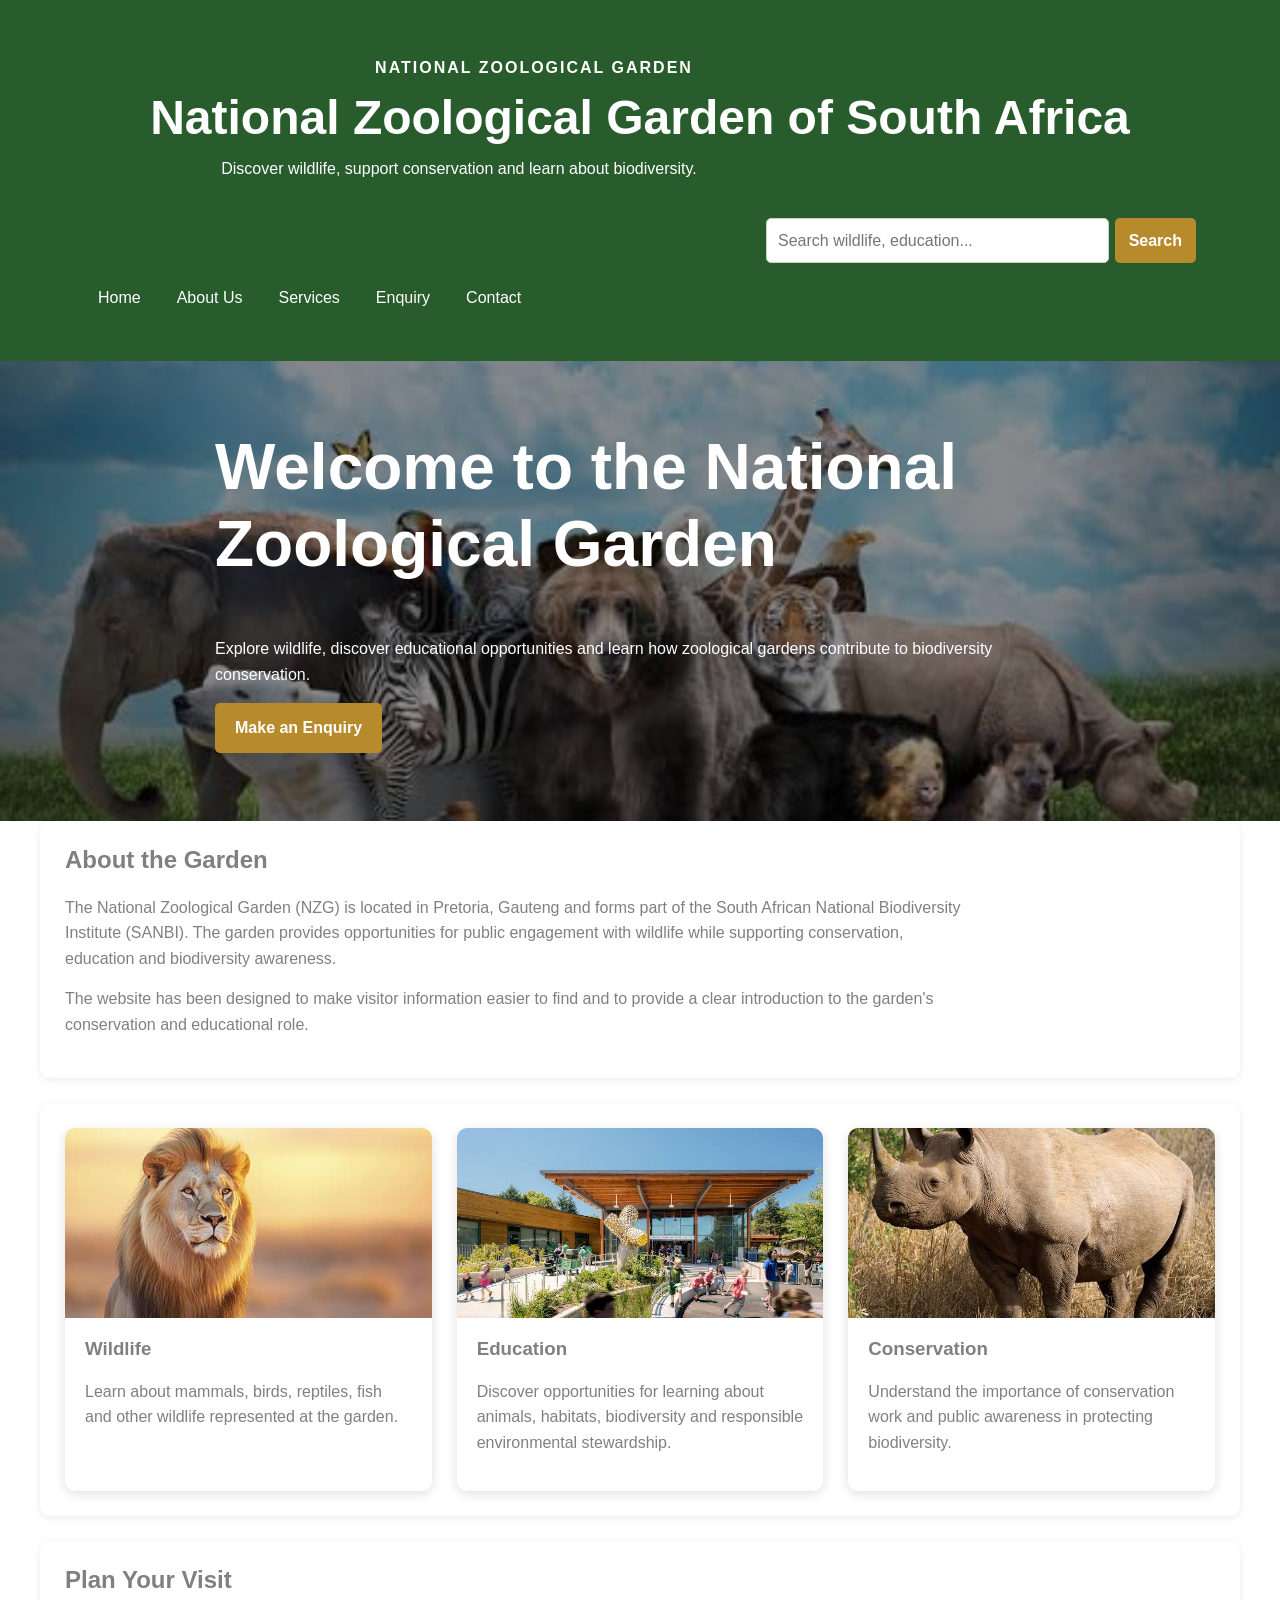
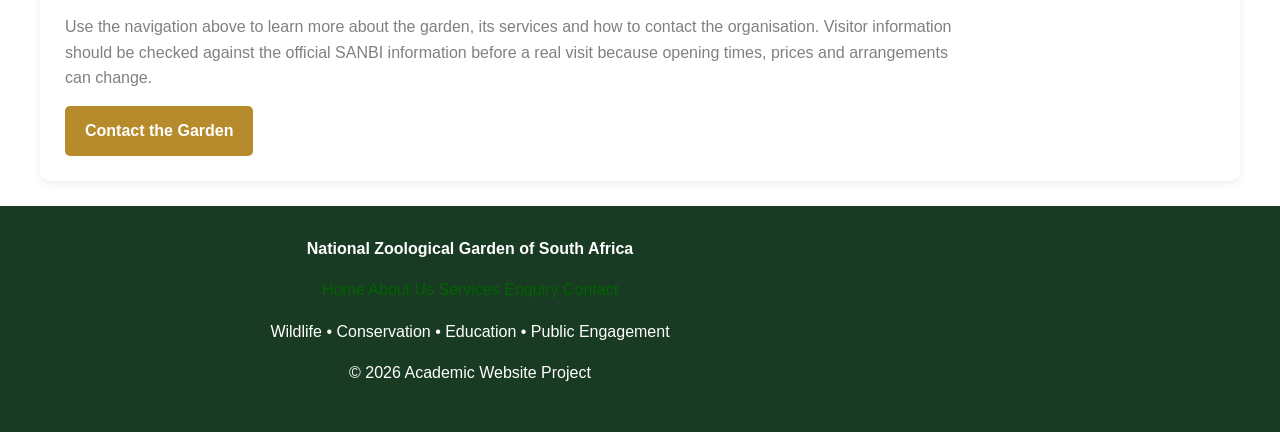
==== commit 83d9209b: "Replace old website with updated version" ====
--- a/index.html
+++ b/index.html
@@ -1,4 +1,3 @@
-<<<<<<< HEAD
     <!DOCTYPE html>
     <html lang="en">
     <head>
@@ -96,110 +95,4 @@
         <p class="lightbox-caption"></p>
     </dialog>
     </body>
-    </html>
-=======
-<!DOCTYPE html>
-<html lang="en">
-    <head>
-        <meta charset="UTF-8">
-        <meta name="viewport" content="width=device-width, initial-scale=1.0">
-        <title>National Zoological Garden - Home</title>
-        <link rel="stylesheet" href="css/style.css">
-    </head>
-    <body id="index-page" class="site-page">
-        <header class="site-header">
-            <nav class="main-nav">
-                <a href="index.html">Home</a>
-                <a href="about.html">About Us</a>
-                <a href="services.html">Services</a>
-                <a href="enquiry.html">Enquiry</a>
-                <a href="contact.html">Contact</a>
-            </nav>
-                <h1 class="page-title">NationaL Zoological Garden of South Africa</h1>
-                <h2 class="section-title">Pretoria Zoo</h2>
-        <hr>
-        </header>
-        <main class="site-main">
-            <section class="content-section">
-                <h2 class="section-title">Welcome to the National Zoological Garden</h2>
-                <img class="content-image" src="images/zoo.jpg"
-                    alt="National Zoological Garden">
-                <p>
-                    Welcome to the National Zoological Garden of South Africa, 
-                    also know as Pretoria Zoo. You may discover amazing wildlife, 
-                    and learn about biodiversity and explore our conservation and 
-                    educational activities.
-                </p>
-                <p>
-                    Our goal is to provide visitors with an educational and 
-                    enjoyable experience while supporting wildlife conservation.
-                </p>
-                <p>
-                    <a href="services.html">Explore Our Services</a>
-                    <a href="enquiry.html">Make an Enquiry</a>
-                </p>
-            </section>
-            <hr>
-            <section class="content-section">
-                <h2 class="section-title">Explore the Zoo</h2>
-                <table class="data-table">
-                    <tr>
-                        <th>Animals</th>
-                        <th>Education</th>
-                        <th>Conservation</th>
-                    </tr>
-                    <tr>
-                        <td>
-                            Discover information about fascinating animals.
-                        </td>
-                        <td>
-                            Learn about wildlife and biodiversity.
-                        </td>
-                        <td>
-                            Learn how we support conservation.
-                        </td>
-                    </tr>
-                </table>
-            </section>
-            <hr> 
-            <section class="content-section">
-                <h2 class="section-title">Why Visit Us?</h2>
-                <ul>
-                    <li>Discover amazing wildlife.</li>
-                    <li>Learn about biodiversity.</li>
-                    <li>Explore educational programmes.</li>
-                    <li>Learn about conservation.</li>
-                    <li>Enjoy an educational recreational experience.</li>
-                </ul>
-            </section>
-            <hr>
-            <section class="content-section">
-                <h2 class="section-title">Plan Your Visit</h2>
-                <p>
-                    Find information about visiting the zoo, tickets,
-                    educational programmes and other visitor services.
-                </p>
-                <a href="services.html">View Services and Products</a>
-            </section>
-        </main>
-        <hr>
-        <footer>
-            <h3>National Zoological Garden</h3>
-            <p>
-                Conservation / Education / Wildlife
-            </p>
-            <p>
-                <a href="index.html">Home</a>
-                <a href="about.html">About Us</a>
-                <a href="services.html">Services</a>
-                <a href="enquiry.html">Enquiry</a>
-                <a href="contact.html">Contact</a>
-            </p>
-            <p>
-                &copy;2026 National Zoological Garden.
-                Academic Website Project.
-            </p>
-        </footer>
-    </body>
-</html>
->>>>>>> 094bee6aa016e56506fbdf823531b6d45961a2fb
+    </html>
--- a/css/style.css
+++ b/css/style.css
@@ -1,10 +1,7 @@
-<<<<<<< HEAD
 /* =========================================================
    NATIONAL ZOOLOGICAL GARDEN
    ========================================================= */
 /* Backgroung image */
-=======
->>>>>>> 094bee6aa016e56506fbdf823531b6d45961a2fb
 body {margin: 0;
     padding: 0;
     min-height: 100vh;
@@ -13,11 +10,7 @@
     background-position: center;
     background-repeat: no-repeat;
     background-attachment: fixed;
-<<<<<<< HEAD
     animation: movingBackground 40s infinite;}
-=======
-    animation: movingBackground 10s infinite;}
->>>>>>> 094bee6aa016e56506fbdf823531b6d45961a2fb
 @keyframes movingBackground {
     0% {background-image: url("../images/zoo.jpg");
         background-position: center;}
@@ -47,7 +40,6 @@
         background-position: center;}
     100% {background-image: url("../images/education.jpg");
         background-position: left center;}}
-<<<<<<< HEAD
 /* Tag selectors */
 * { box-sizing: border-box; }
 body {
@@ -298,7 +290,6 @@
  .site-search{max-width:none}
 }
 @media(prefers-reduced-motion:reduce){html{scroll-behavior:auto}*,*::before,*::after{transition:none!important;animation:none!important}}
-=======
 /* ---------- TAG SELECTORS ---------- */
 * {box-sizing: border-box;}
 html {scroll-behavior: smooth;}
@@ -415,5 +406,4 @@
 .content-section {padding: 18px;}
 .page-title {font-size: 1.6rem;}
 .data-table {display: block;
-        overflow-x: auto;}}
->>>>>>> 094bee6aa016e56506fbdf823531b6d45961a2fb
+        overflow-x: auto;}}
